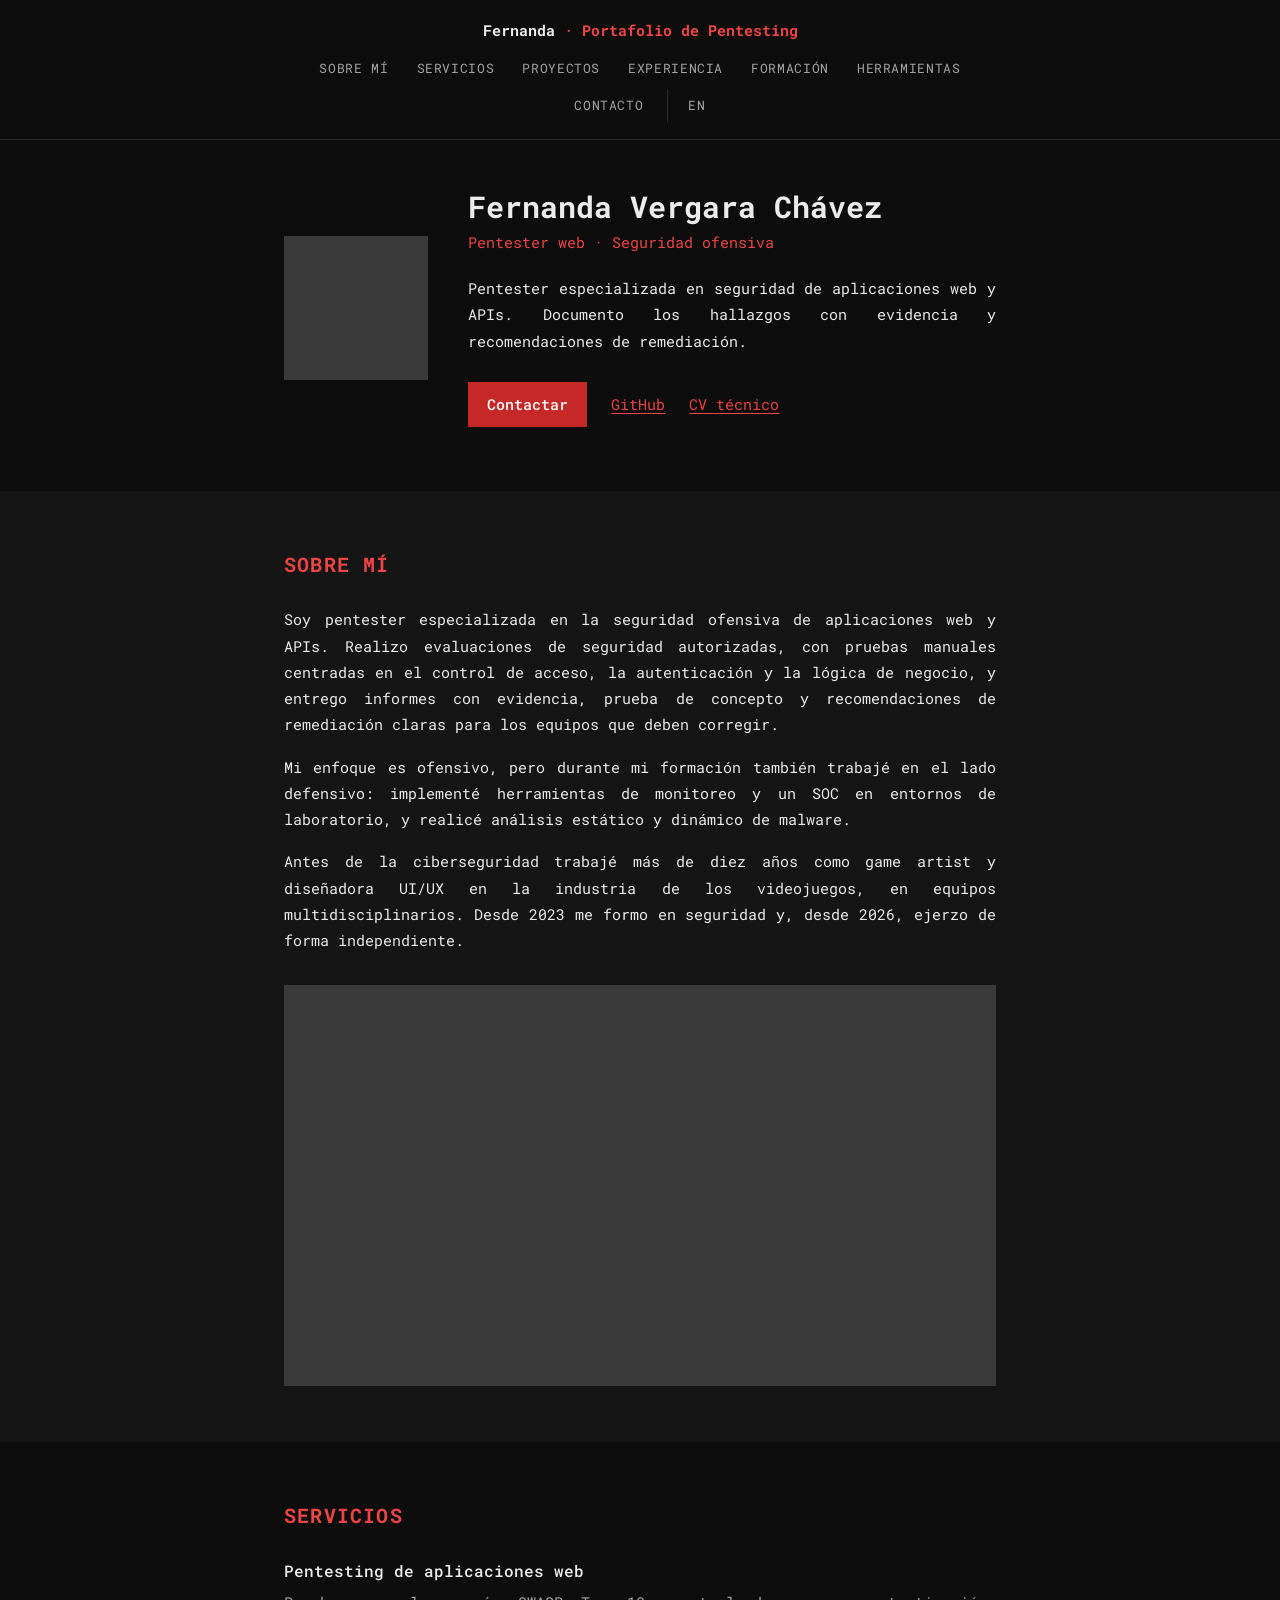
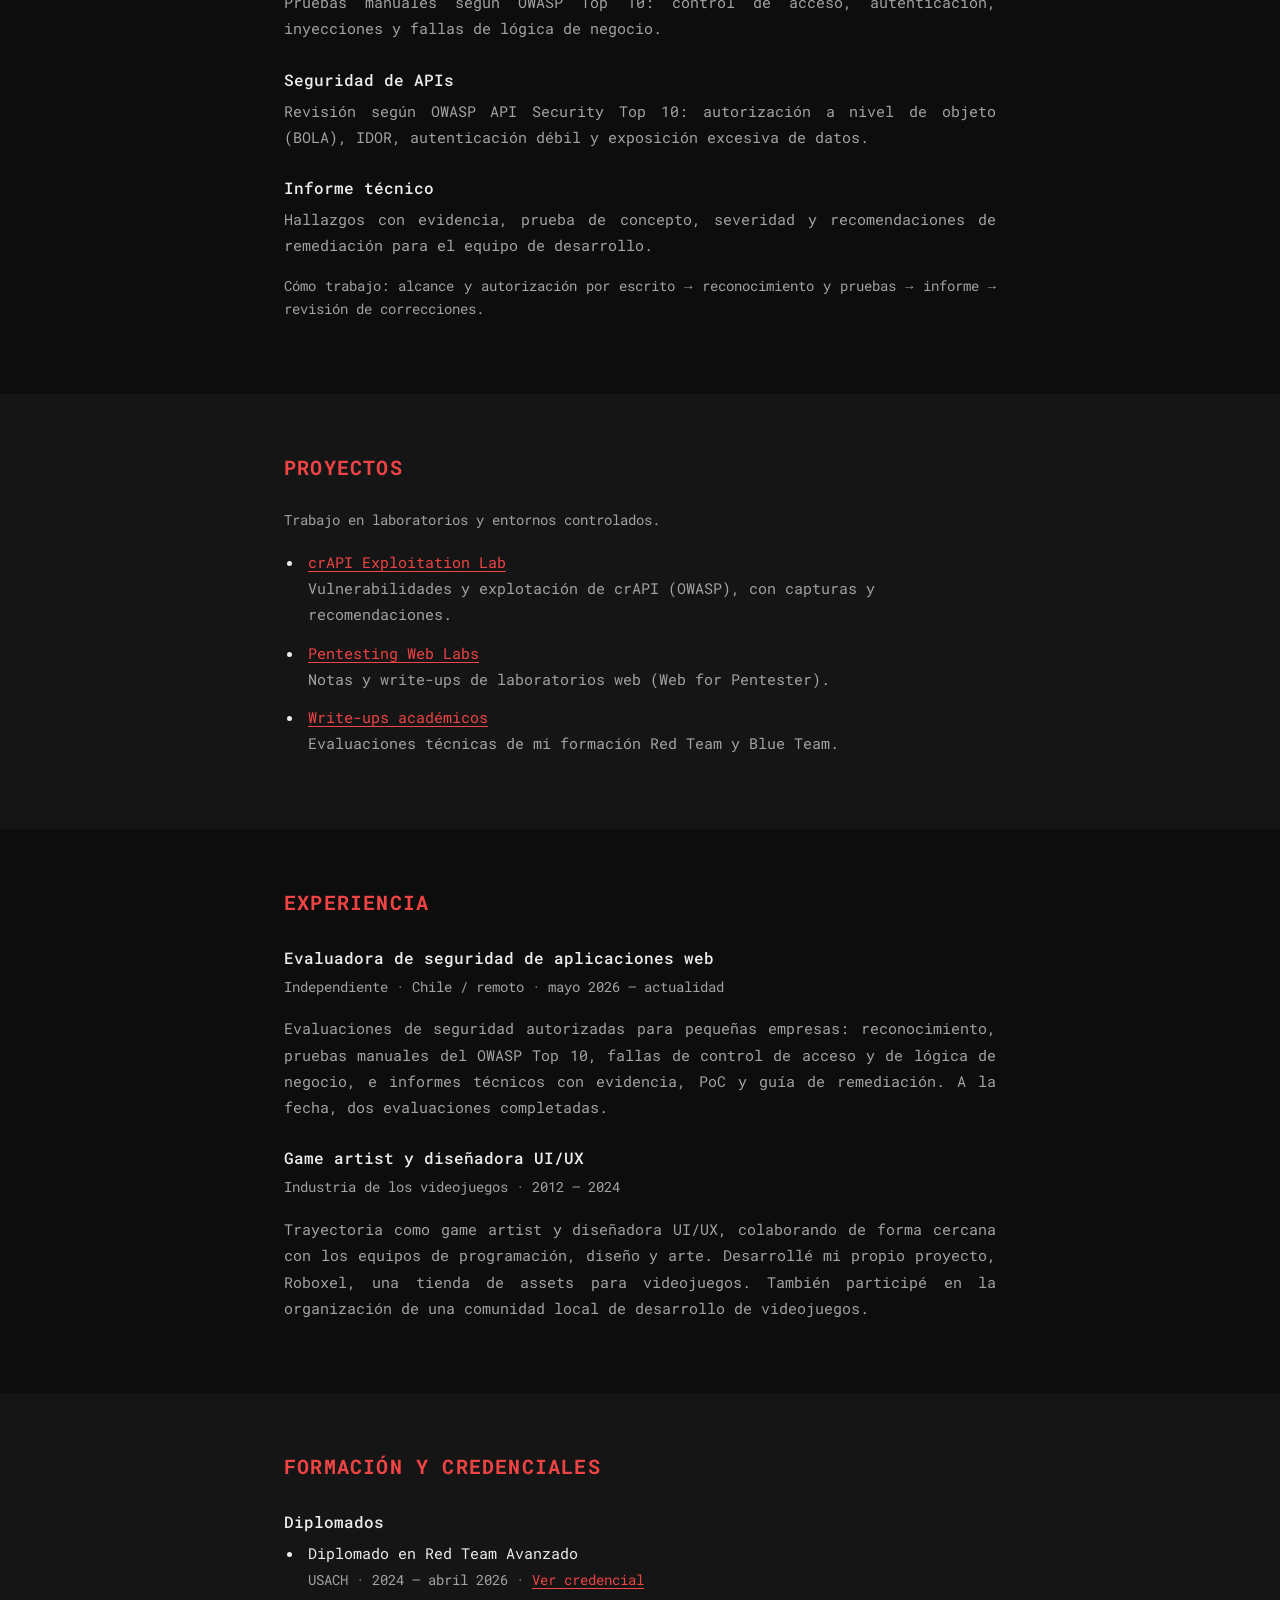
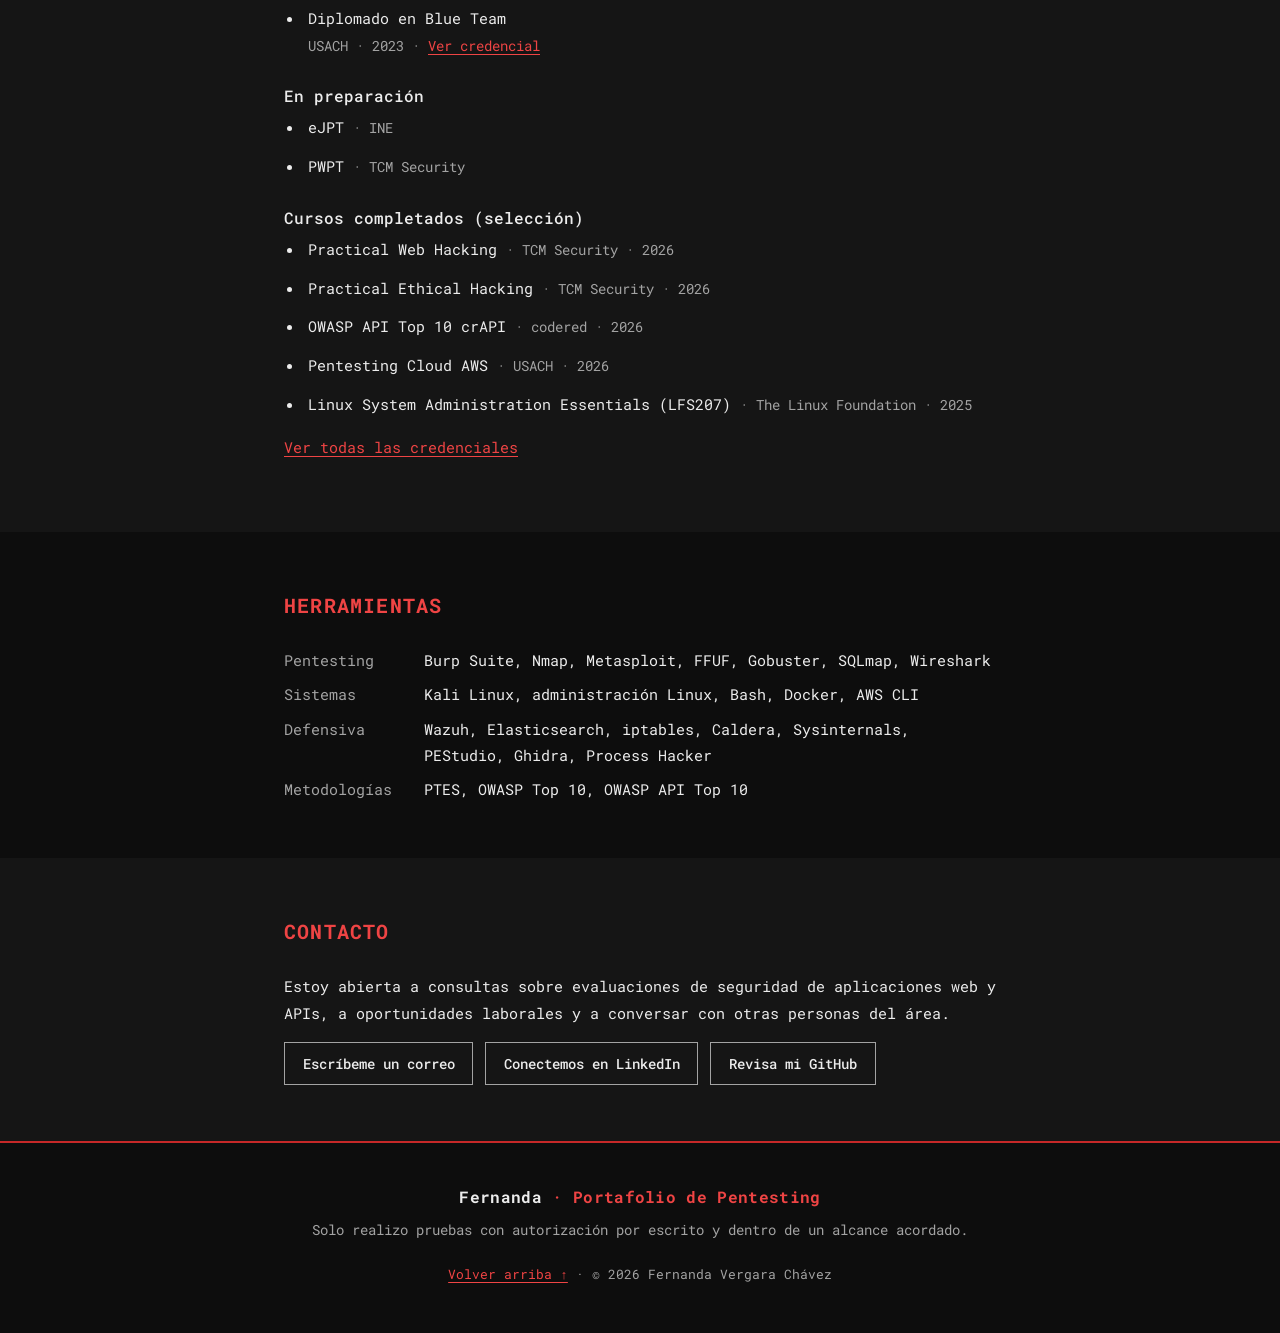
==== index.html @ 4c4b082e "Adding the first version of web portfolio Initial web structure and style with placeholder images fo" ====
<!DOCTYPE html>
<html lang="es">
<head>
  <meta charset="UTF-8">
  <meta name="viewport" content="width=device-width, initial-scale=1">
  <title>Fernanda Vergara | Pentester</title>
  <meta name="description" content="Pentester especializada en aplicaciones web y APIs. Evaluaciones de seguridad autorizadas con informe técnico: evidencia, prueba de concepto y recomendaciones de remediación.">
  <meta name="theme-color" content="#0d0d0d">

  <!-- LANG LAUNCH -->
  <link rel="alternate" hreflang="es" href="https://fernandavch.com/">
  <link rel="alternate" hreflang="en" href="https://fernandavch.com/en/">

  <!-- URL SHARE PREVIEW -->
  <meta property="og:type" content="website">
  <meta property="og:title" content="Fernanda Vergara | Pentester">
  <meta property="og:description" content="Pentesting de aplicaciones web y APIs.">
  <meta property="og:url" content="https://fernandavch.com/">
  <meta property="og:image" content="https://fernandavch.com/images/avatar.png">

  <link rel="icon" href="images/avatar.png">

  <!-- ROBOTO MONO GOOGLE FONTS -->
  <link rel="preconnect" href="https://fonts.googleapis.com">
  <link rel="preconnect" href="https://fonts.gstatic.com" crossorigin>
  <link rel="stylesheet" href="https://fonts.googleapis.com/css2?family=Roboto+Mono:wght@400;500;700&display=swap">
  <link rel="stylesheet" href="style.css">

  <script type="application/ld+json">
  {
    "@context": "https://schema.org",
    "@type": "Person",
    "name": "Fernanda Vergara Chávez",
    "jobTitle": "Pentester web",
    "url": "https://fernandavch.com",
    "sameAs": [
      "https://github.com/fernandavch",
      "https://www.linkedin.com/in/fernandavch/"
    ]
  }
  </script>
</head>
<body>
  <a class="skip" href="#contenido">Saltar al contenido</a>

  <header class="site">
    <div class="wrap">
      <a class="brand" href="#inicio">Fernanda<span> · Portafolio de Pentesting</span></a>
      <nav aria-label="Principal">
        <ul>
          <li><a href="#sobre-mi">Sobre mí</a></li>
          <li><a href="#servicios">Servicios</a></li>
          <li><a href="#proyectos">Proyectos</a></li>
          <li><a href="#experiencia">Experiencia</a></li>
          <li><a href="#formacion">Formación</a></li>
          <li><a href="#herramientas">Herramientas</a></li>
          <li><a href="#contacto">Contacto</a></li>
          <li class="lang"><a href="en/" hreflang="en" lang="en" title="English version" aria-label="English version">EN</a></li>

        </ul>
      </nav>
    </div>
  </header>

  <main id="contenido">

    <div class="hero" id="inicio">
      <div class="wrap">
        <!-- AVATAR -->
        <div class="avatar-slot">
          <img class="avatar" src="images/avatar.png" alt="Fernanda Vergara Chávez" width="144" height="144" onerror="this.parentNode.classList.add('missing'); this.remove();">
        </div>
        <div>
        <h1>Fernanda Vergara Chávez</h1>
        <p class="role">Pentester web · Seguridad ofensiva</p>
        <p>Pentester especializada en seguridad de aplicaciones web y APIs. Documento los hallazgos con evidencia y recomendaciones de remediación.</p>
        <div class="links">
          <a class="btn" href="#contacto">Contactar</a>
          <a href="https://github.com/fernandavch" target="_blank" rel="noopener noreferrer">GitHub</a>
          <a href="links/cv-tecnico.html">CV técnico</a>
        </div>
        </div>
      </div>
    </div>

    <section id="sobre-mi">
      <div class="wrap">
        <h2>Sobre mí</h2>
        <p>Soy pentester especializada en la seguridad ofensiva de aplicaciones web y APIs. Realizo evaluaciones de seguridad autorizadas, con pruebas manuales centradas en el control de acceso, la autenticación y la lógica de negocio, y entrego informes con evidencia, prueba de concepto y recomendaciones de remediación claras para los equipos que deben corregir.</p>
        <p>Mi enfoque es ofensivo, pero durante mi formación también trabajé en el lado defensivo: implementé herramientas de monitoreo y un SOC en entornos de laboratorio, y realicé análisis estático y dinámico de malware.</p>
        <p>Antes de la ciberseguridad trabajé más de diez años como game artist y diseñadora UI/UX en la industria de los videojuegos, en equipos multidisciplinarios. Desde 2023 me formo en seguridad y, desde 2026, ejerzo de forma independiente.</p>
        <!-- DESK PICTURE -->
        <figure class="photo">
          <img src="images/escritorio.jpg" alt="Mi escritorio de trabajo" width="1400" height="788" onerror="this.parentNode.classList.add('missing'); this.remove();">
        </figure>
      </div>
    </section>

    <section id="servicios">
      <div class="wrap">
        <h2>Servicios</h2>
        <h3>Pentesting de aplicaciones web</h3>
        <p class="muted">Pruebas manuales según OWASP Top 10: control de acceso, autenticación, inyecciones y fallas de lógica de negocio.</p>
        <h3>Seguridad de APIs</h3>
        <p class="muted">Revisión según OWASP API Security Top 10: autorización a nivel de objeto (BOLA), IDOR, autenticación débil y exposición excesiva de datos.</p>
        <h3>Informe técnico</h3>
        <p class="muted">Hallazgos con evidencia, prueba de concepto, severidad y recomendaciones de remediación para el equipo de desarrollo.</p>
        <p class="meta">Cómo trabajo: alcance y autorización por escrito → reconocimiento y pruebas → informe → revisión de correcciones.</p>
      </div>
    </section>

    <section id="proyectos">
      <div class="wrap">
        <h2>Proyectos</h2>
        <p class="meta">Trabajo en laboratorios y entornos controlados.</p>
        <ul class="plain">
          <li>
            <a href="https://github.com/fernandavch/crAPI-Exploitation-Lab" target="_blank" rel="noopener noreferrer">crAPI Exploitation Lab</a><br>
            <span class="muted">Vulnerabilidades y explotación de crAPI (OWASP), con capturas y recomendaciones.</span>
          </li>
          <li>
            <a href="https://github.com/fernandavch/PentestingWeb-Labs" target="_blank" rel="noopener noreferrer">Pentesting Web Labs</a><br>
            <span class="muted">Notas y write-ups de laboratorios web (Web for Pentester).</span>
          </li>
          <li>
            <a href="https://github.com/fernandavch/Writeups-Academicos" target="_blank" rel="noopener noreferrer">Write-ups académicos</a><br>
            <span class="muted">Evaluaciones técnicas de mi formación Red Team y Blue Team.</span>
          </li>
        </ul>
      </div>
    </section>

    <section id="experiencia">
      <div class="wrap">
        <h2>Experiencia</h2>
        <h3>Evaluadora de seguridad de aplicaciones web</h3>
        <p class="meta">Independiente · Chile / remoto · mayo 2026 – actualidad</p>
        <p class="muted">Evaluaciones de seguridad autorizadas para pequeñas empresas: reconocimiento, pruebas manuales del OWASP Top 10, fallas de control de acceso y de lógica de negocio, e informes técnicos con evidencia, PoC y guía de remediación. A la fecha, dos evaluaciones completadas.<!-- UPDATE NUMBER --></p>
        <h3>Game artist y diseñadora UI/UX</h3>
        <p class="meta">Industria de los videojuegos · 2012 – 2024</p>
        <p class="muted">Trayectoria como game artist y diseñadora UI/UX, colaborando de forma cercana con los equipos de programación, diseño y arte. Desarrollé mi propio proyecto, Roboxel, una tienda de assets para videojuegos. También participé en la organización de una comunidad local de desarrollo de videojuegos.</p>
      </div>
    </section>

    <section id="formacion">
      <div class="wrap">
        <h2>Formación y credenciales</h2>
        <h3>Diplomados</h3>
        <ul class="plain">
          <li>Diplomado en Red Team Avanzado<br><span class="meta">USACH · 2024 – abril 2026 · <a href="https://www.credential.net/0ef42e4a-0e23-4bbb-a2f0-8c6b4ba0db2b?username=fernandavch" target="_blank" rel="noopener noreferrer">Ver credencial</a></span></li>
          <li>Diplomado en Blue Team<br><span class="meta">USACH · 2023 · <a href="https://www.credly.com/badges/17b98f1e-178c-45f3-95ea-c2028f5af504" target="_blank" rel="noopener noreferrer">Ver credencial</a></span></li>
        </ul>
        <h3>En preparación</h3>
        <ul class="plain">
          <li>eJPT <span class="meta">· INE</span></li>
          <li>PWPT <span class="meta">· TCM Security</span></li>
        </ul>
        <h3>Cursos completados (selección)</h3>
        <ul class="plain">
          <li>Practical Web Hacking <span class="meta">· TCM Security · 2026</span></li>
          <li>Practical Ethical Hacking <span class="meta">· TCM Security · 2026</span></li>
          <li>OWASP API Top 10 crAPI <span class="meta">· codered · 2026</span></li>
          <li>Pentesting Cloud AWS <span class="meta">· USACH · 2026</span></li>
          <li>Linux System Administration Essentials (LFS207) <span class="meta">· The Linux Foundation · 2025</span></li>
        </ul>
        <p><a href="https://www.credential.net/profile/fernandavch/wallet" target="_blank" rel="noopener noreferrer">Ver todas las credenciales</a></p>
      </div>
    </section>

    <section id="herramientas">
      <div class="wrap">
        <h2>Herramientas</h2>
        <dl class="tools">
          <dt>Pentesting</dt><dd>Burp Suite, Nmap, Metasploit, FFUF, Gobuster, SQLmap, Wireshark</dd>
          <dt>Sistemas</dt><dd>Kali Linux, administración Linux, Bash, Docker, AWS CLI</dd>
          <dt>Defensiva</dt><dd>Wazuh, Elasticsearch, iptables, Caldera, Sysinternals, PEStudio, Ghidra, Process Hacker</dd>

          <dt>Metodologías</dt><dd>PTES, OWASP Top 10, OWASP API Top 10</dd>
        </dl>
      </div>
    </section>

    <section id="contacto">
      <div class="wrap">
        <h2>Contacto</h2>
        <p>Estoy abierta a consultas sobre evaluaciones de seguridad de aplicaciones web y APIs, a oportunidades laborales y a conversar con otras personas del área.</p>
        <ul class="contact-list">
          <li><a href="mailto:work@fernandavch.com">Escríbeme un correo</a></li>
          <li><a href="https://www.linkedin.com/in/fernandavch/" target="_blank" rel="noopener noreferrer">Conectemos en LinkedIn</a></li>
          <li><a href="https://github.com/fernandavch" target="_blank" rel="noopener noreferrer">Revisa mi GitHub</a></li>
        </ul>
      </div>
    </section>

  </main>

  <footer>
    <div class="wrap">
      <p class="foot-brand">Fernanda<span> · Portafolio de Pentesting</span></p>
      <p class="foot-note">Solo realizo pruebas con autorización por escrito y dentro de un alcance acordado.</p>
      <p class="foot-meta"><a href="#inicio">Volver arriba ↑</a><span aria-hidden="true"> · </span>© 2026 Fernanda Vergara Chávez</p>
    </div>
  </footer>

  <script>
    /* MENU BEHAVIOR */
    (function () {
      var header = document.querySelector('.site');
      var links = Array.prototype.slice.call(document.querySelectorAll('.site nav a[href^="#"]'));
      var items = links.map(function (a) {
        return { a: a, s: document.querySelector(a.getAttribute('href')) };
      }).filter(function (i) { return i.s; });
      var sections = Array.prototype.slice.call(document.querySelectorAll('main > section'));
      var lockUntil = 0;

      function setActive(a) {
        links.forEach(function (l) {
          if (l === a) { l.classList.add('active'); l.setAttribute('aria-current', 'true'); }
          else { l.classList.remove('active'); l.removeAttribute('aria-current'); }
        });
      }
      /* HEADER HEIGHT */
      function headerH() {
        return getComputedStyle(header).position === 'sticky' ? header.offsetHeight : 0;
      }
      function sizePadding() {
        document.documentElement.style.scrollPaddingTop = headerH() + 'px';
      }
      function update() {
        if (Date.now() < lockUntil) return;
        var offset = headerH() + window.innerHeight * 0.25;
        var current = null;           /* VISIBLE SECTION */
        sections.forEach(function (s) {
          if (s.getBoundingClientRect().top <= offset) current = s;
        });
        var atBottom = window.innerHeight + window.scrollY >= document.documentElement.scrollHeight - 2;
        if (atBottom && sections.length) current = sections[sections.length - 1];
        var match = items.filter(function (i) { return i.s === current; })[0];
        setActive(match ? match.a : null);
      }

      links.forEach(function (a) {
        a.addEventListener('click', function () { setActive(a); lockUntil = Date.now() + 600; });
      });
      window.addEventListener('scroll', update, { passive: true });
      window.addEventListener('resize', function () { sizePadding(); update(); });
      sizePadding();
      update();
    })();
  </script>
</body>
</html>
---- style.css ----
/* LANDING V3 */

:root {
  /* NEUTRAL GRAYS */
  --bg: #0d0d0d;
  --bg-alt: #151515;        /* ALT SECTION BG */
  --text: #ececec;
  --muted: #a3a3a3;
  --line: #2a2a2a;
  --accent: #ef4444;        /* ACCENT TEXT */
  --accent-strong: #c62828; /* ACCENT FILL */
  --width: 760px;           /* CONTENT WIDTH */
  --font: "Roboto Mono", ui-monospace, SFMono-Regular, Menlo, Consolas, "Liberation Mono", monospace;
}

*, *::before, *::after { box-sizing: border-box; border-radius: 0; }

/* ANCHOR OFFSET */
html { scroll-padding-top: 7rem; }

body {
  margin: 0;
  background: var(--bg);
  color: var(--text);
  font-family: var(--font);
  font-size: 15px;
  line-height: 1.75;
}

a { color: var(--accent); text-underline-offset: 3px; }
@media (hover: hover) { a:hover { color: #fff; } }
:focus-visible { outline: 2px solid var(--accent); outline-offset: 3px; }

.skip {
  position: absolute; left: -999px; top: 0; z-index: 20;
  background: var(--accent-strong); color: #fff; padding: .5rem 1rem;
}
.skip:focus { left: 0; }

/* CONTENT WRAP */
.wrap { max-width: var(--width); margin: 0 auto; padding: 0 1.5rem; }

/* HEADER */
.site {
  position: sticky; top: 0; z-index: 10;
  background: var(--bg);
  border-bottom: 1px solid var(--line);
}
.site .wrap {
  display: flex; flex-direction: column; align-items: center;
  gap: .5rem; padding-top: calc(.75rem + 5px); padding-bottom: calc(.75rem + 5px);}
.brand { color: var(--text); text-decoration: none; font-weight: 700; text-align: center; }
@media (hover: hover) { .brand:hover { color: var(--text); } }
.brand span { color: var(--accent); }

.site nav ul {
  list-style: none; display: flex; flex-wrap: wrap; justify-content: center;
  gap: .25rem; margin: 0; padding: 0;
}
.site nav a {
  display: block; padding: .35rem .75rem;
  color: var(--muted); text-decoration: none; font-size: .8rem;
  text-transform: uppercase; letter-spacing: .05em;
  transition: background-color .15s, color .15s;
}
.site nav a { -webkit-tap-highlight-color: transparent; }
.site nav a.active { background: var(--accent-strong); color: #fff; }
/* HOVER MOUSE ONLY */
@media (hover: hover) {
  .site nav a:hover { background: var(--accent-strong); color: #fff; }
}
/* LANGUAGE BUTTON */
.site nav li.lang { margin-left: .5rem; padding-left: .5rem; border-left: 1px solid var(--line); }

/* HERO */
.hero { padding: 3rem 0 4rem; }
.hero .wrap { display: flex; align-items: center; gap: 2.5rem; }
.hero .wrap > div { flex: 1; min-width: 0; }
/* AVATAR PLACEHOLDER */
.avatar-slot { width: 144px; height: 144px; }
.hero .wrap > .avatar-slot { flex: none; }  /* AVATAR NO STRETCH */
.avatar { display: block; width: 100%; height: 100%; object-fit: cover; }
.avatar-slot.missing {
  display: flex; align-items: center; justify-content: center;
  background: var(--bg-alt); border: 1px dashed #3a3a3a;
  color: var(--muted); font-size: .75rem; text-align: center; line-height: 1.4;
}
.avatar-slot.missing::after { content: "Avatar\A pendiente"; white-space: pre; }
h1 { font-size: 1.9rem; line-height: 1.2; font-weight: 700; margin: 0 0 .25rem; }
.role { color: var(--accent); margin: 0 0 1.25rem; }
.links { display: flex; flex-wrap: wrap; align-items: center; gap: .75rem 1.5rem; margin-top: 1.75rem; }
.btn {
  display: inline-block; background: var(--accent-strong); color: #fff;
  padding: .6rem 1.2rem; text-decoration: none; font-weight: 500;
}
@media (hover: hover) { .btn:hover { background: #a82020; color: #fff; } }

/* CONTACT BUTTONS */
.contact-list { list-style: none; display: flex; flex-wrap: wrap; gap: .75rem; margin: 0; padding: 0; }
.contact-list a {
  display: block; padding: .5rem 1.1rem;
  color: var(--text); text-decoration: none; font-size: .9rem; font-weight: 500;
  border: 1px solid var(--muted);
  transition: border-color .15s, color .15s;
}
@media (hover: hover) { .contact-list a:hover { border-color: var(--accent); color: var(--accent); } }

/* SECTIONS */
section { padding: 3.5rem 0; }
main > section:nth-of-type(odd) { background: var(--bg-alt); }

h2 {
  font-size: 1.25rem; font-weight: 700; color: var(--accent);
  text-transform: uppercase; letter-spacing: .06em; margin: 0 0 1.5rem;
}
h3 { font-size: 1rem; font-weight: 500; margin: 1.5rem 0 .25rem; }
section h3:first-of-type { margin-top: 0; }
p { margin: 0 0 1rem; text-align: justify; hyphens: auto; }
.muted { color: var(--muted); }
.meta { color: var(--muted); font-size: .85rem; }

/* BULLET LISTS */
ul.plain { list-style: disc; margin: 0 0 1rem; padding-left: 1.25rem; }
ul.plain li { margin-bottom: .75rem; padding-left: .25rem; }

dl.tools { display: grid; grid-template-columns: max-content 1fr; gap: .5rem 2rem; margin: 0; }
dl.tools dt { color: var(--muted); }
dl.tools dd { margin: 0; }

/* DESK PICTURE */
.photo { margin: 2rem 0 0; }
.photo img { display: block; width: 100%; height: auto; }
.photo.missing {
  aspect-ratio: 16 / 9; display: flex; align-items: center; justify-content: center;
  background: var(--bg); border: 1px dashed #3a3a3a; color: var(--muted); font-size: .85rem;
}
.photo.missing::after { content: "Foto del escritorio (pendiente)"; }

/* FOOTER */
footer {
  padding: 2.5rem 0 3rem; text-align: center;
  background: var(--bg); border-top: 2px solid var(--accent-strong);
  color: var(--muted); font-size: .85rem;
}
footer p { margin: 0 0 .5rem; text-align: center; }
.foot-brand { color: var(--text); font-weight: 700; font-size: 1rem; letter-spacing: .02em; }
.foot-brand span { color: var(--accent); }
.foot-note { margin-bottom: 1.25rem; }
.foot-meta { font-size: .8rem; margin-bottom: 0; }

@media (prefers-reduced-motion: reduce) {
  * { transition: none !important; }
}

/* MOBILE */
@media (max-width: 560px) {
  /* HEADER NOT STICKY */
  .site { position: static; }
  html { scroll-padding-top: 1rem; }
  h1 { font-size: 1.6rem; }
  h2 { font-size: 1.1rem; }
  .site nav a { padding: .3rem .5rem; font-size: .75rem; }
  dl.tools { grid-template-columns: 1fr; gap: 0; }
  dl.tools dd { margin-bottom: .75rem; }
  .hero .wrap { flex-direction: column; text-align: center; gap: 1.5rem; }
  .hero p { text-align: center; }
  .hero .links { justify-content: center; }
  .avatar-slot { width: 128px; height: 128px; }
}
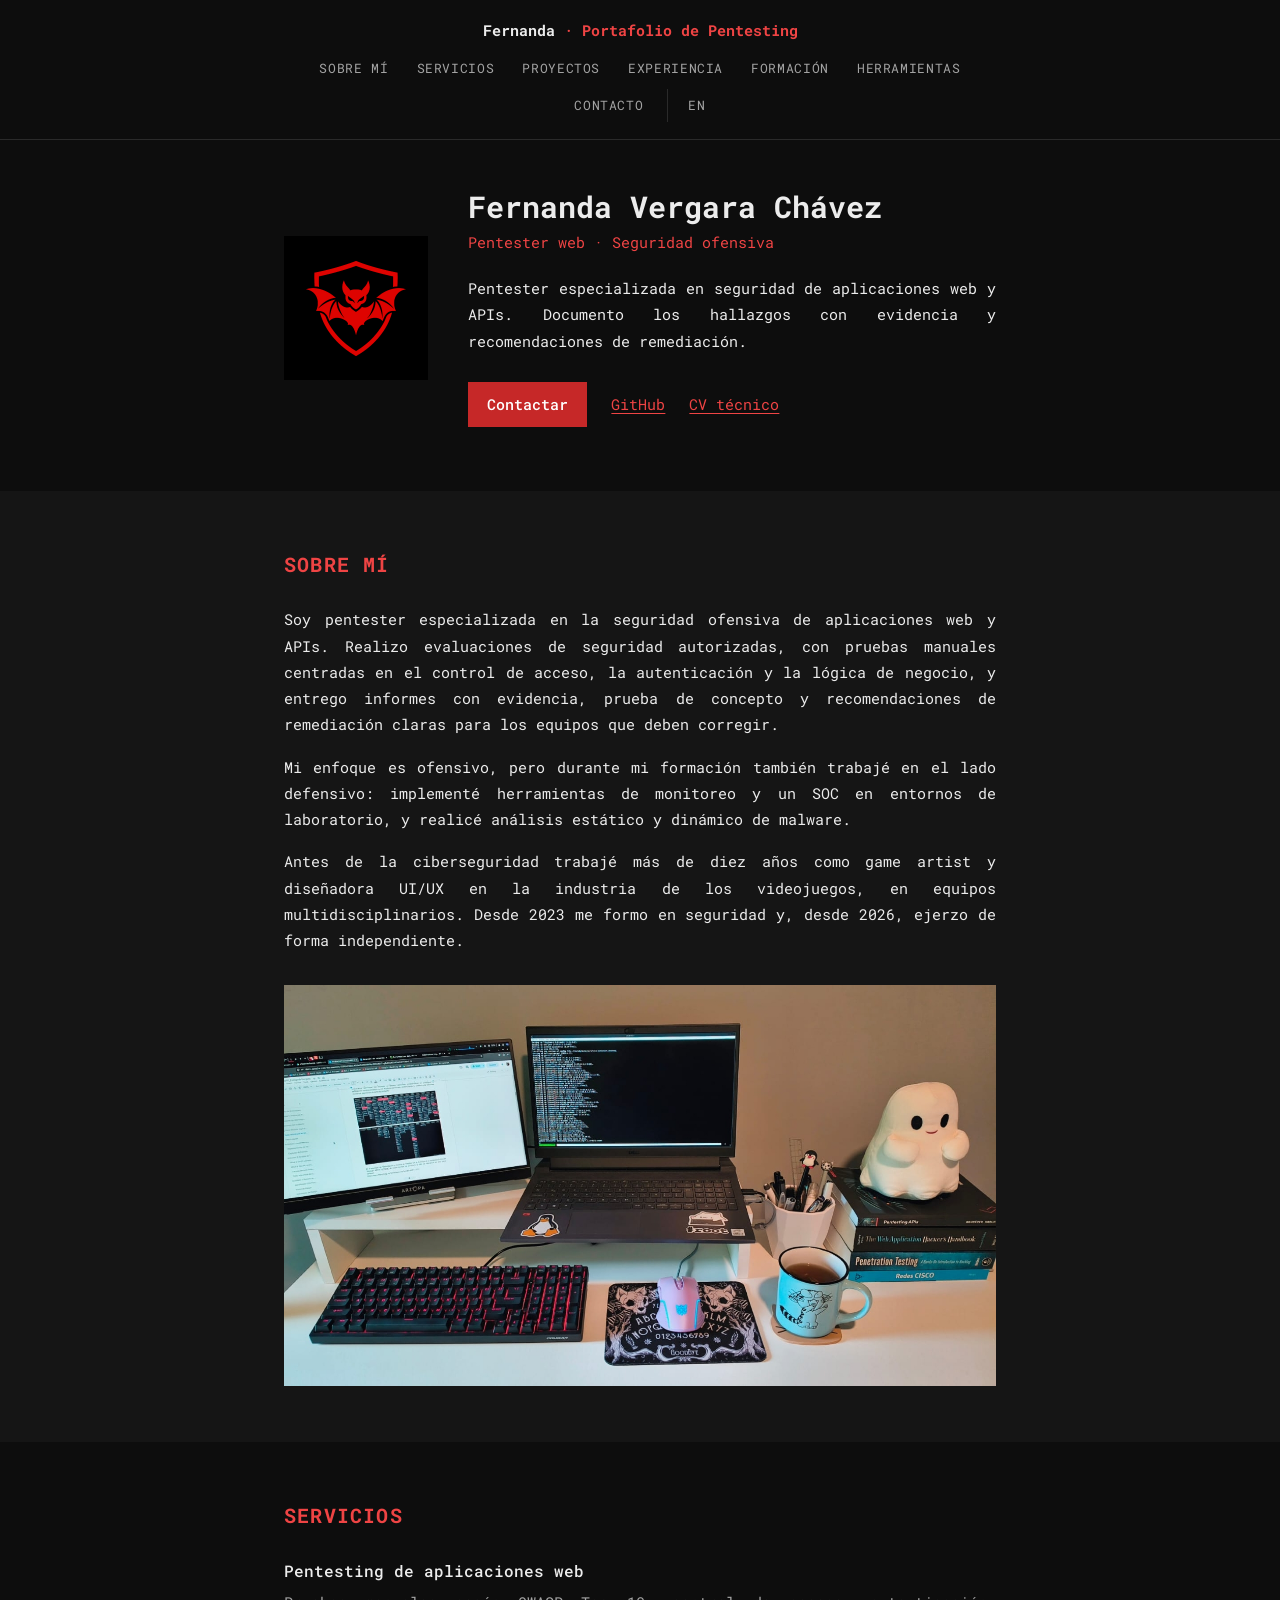
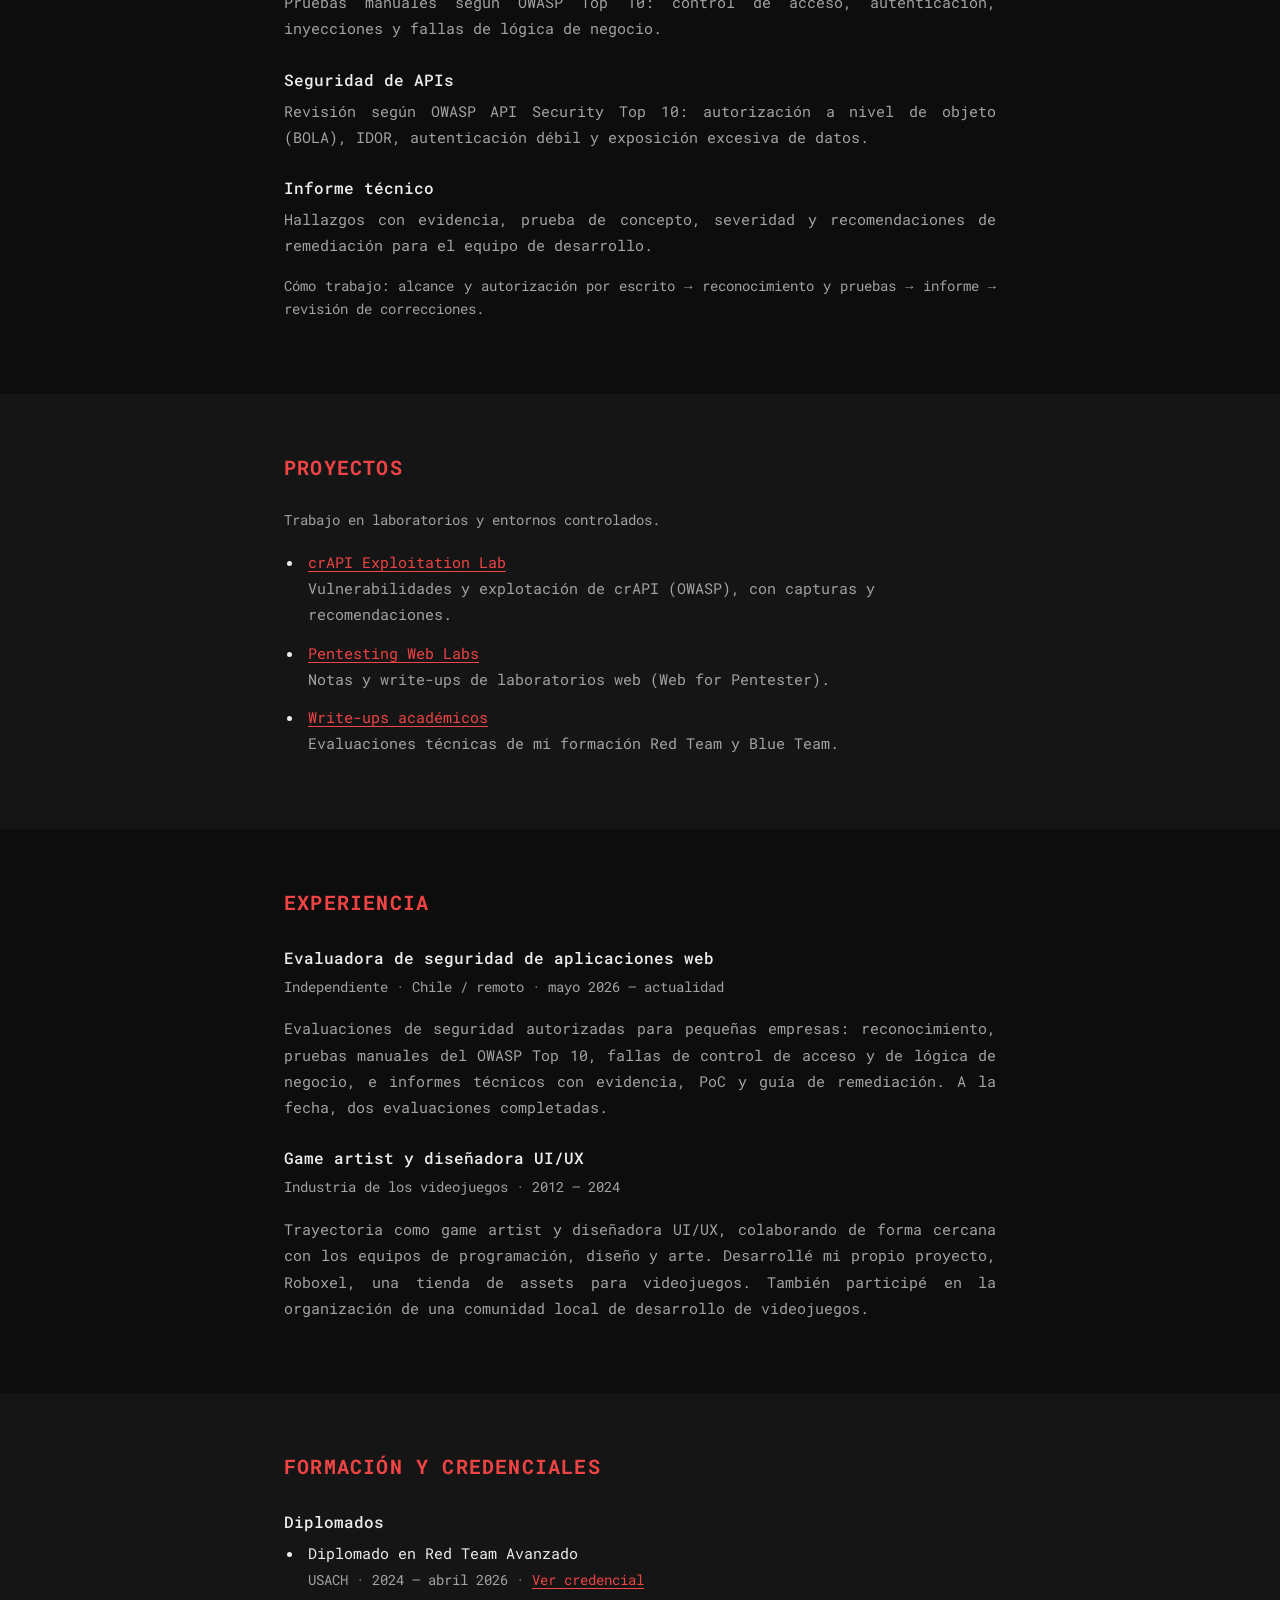
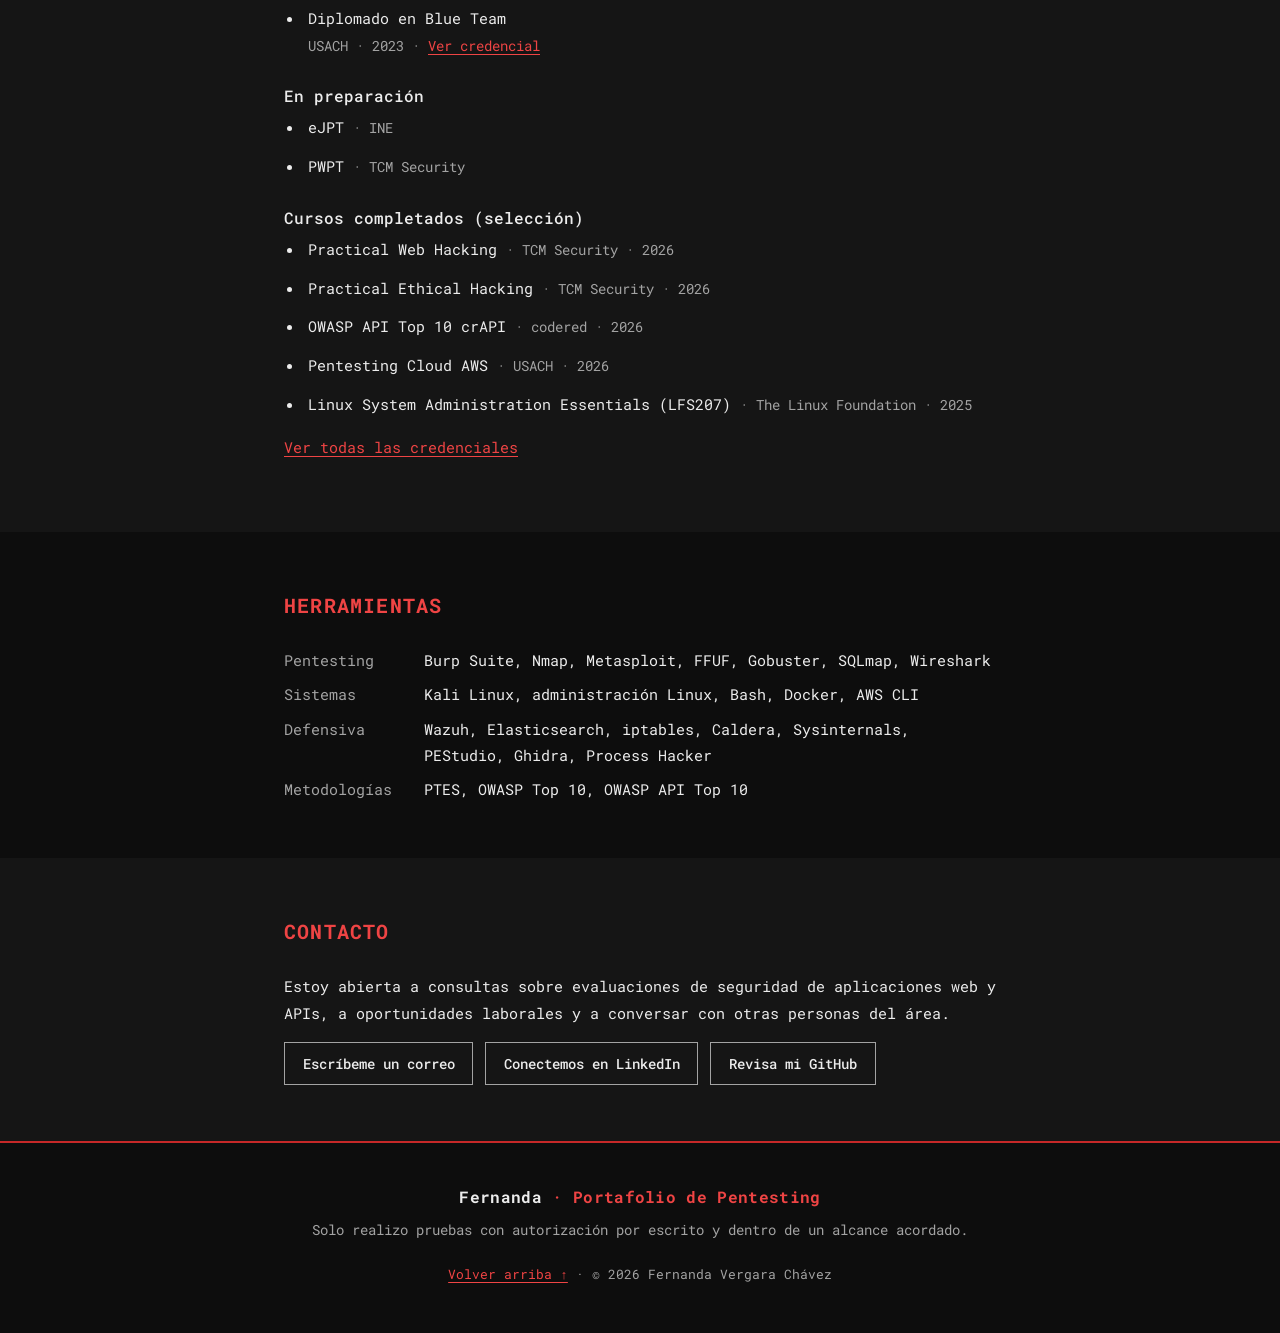
==== commit 2e4de6bb: "Add dedicated favicon Point both language pages to a dedicated 64x64 favicon instead of the full ava" ====
--- a/index.html
+++ b/index.html
@@ -18,7 +18,7 @@
   <meta property="og:url" content="https://fernandavch.com/">
   <meta property="og:image" content="https://fernandavch.com/images/avatar.png">
 
-  <link rel="icon" href="images/avatar.png">
+  <link rel="icon" type="image/png" href="images/favicon.png">
 
   <!-- ROBOTO MONO GOOGLE FONTS -->
   <link rel="preconnect" href="https://fonts.googleapis.com">
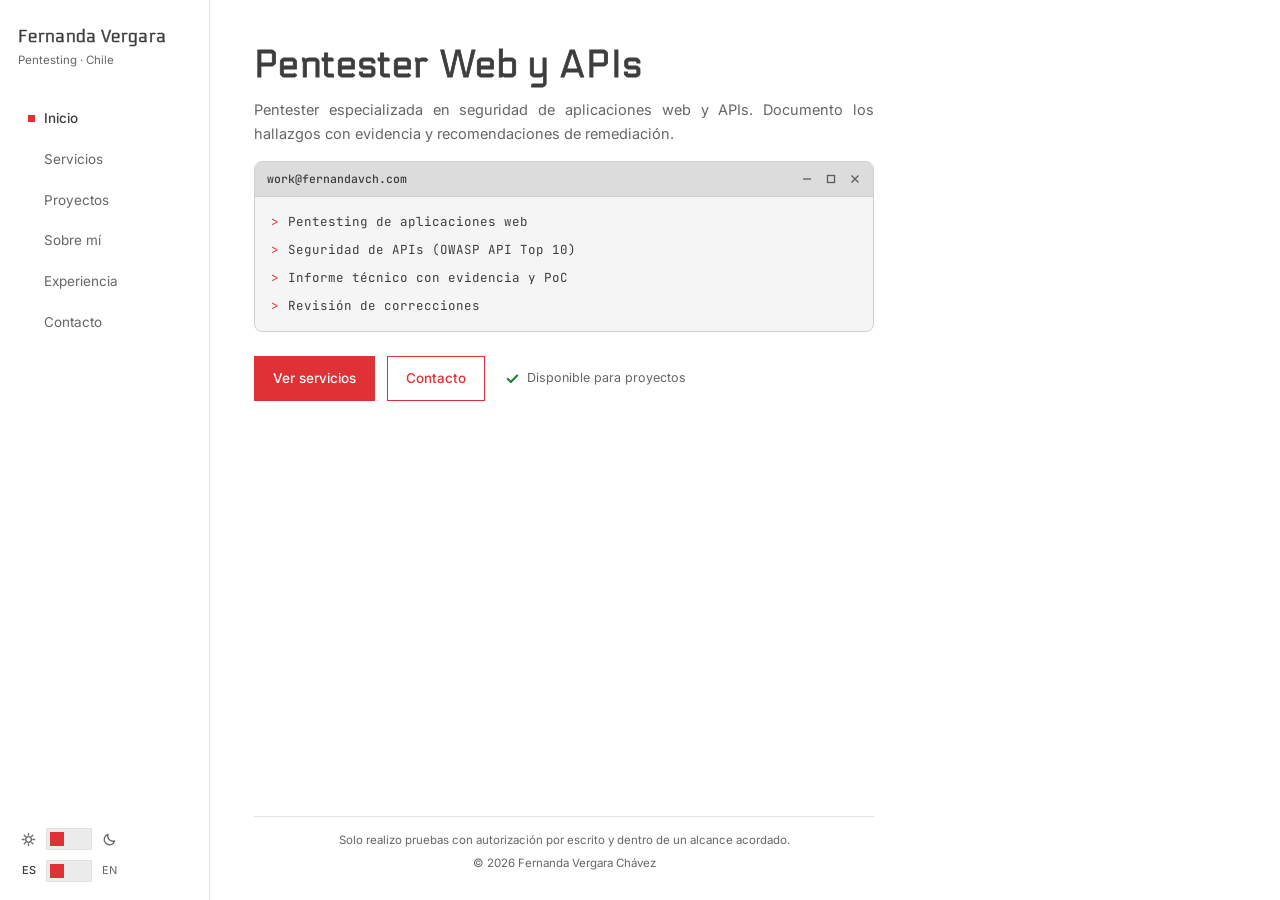
==== commit fbb2acb4: "Redesign site with multi-page layout, ES/EN, links and CV pages - New multi-page site (Home, Service" ====
--- a/index.html
+++ b/index.html
@@ -3,36 +3,47 @@
 <head>
   <meta charset="UTF-8">
   <meta name="viewport" content="width=device-width, initial-scale=1">
-  <title>Fernanda Vergara | Pentester</title>
+  <title>Fernanda Vergara | Pentester Web y APIs</title>
   <meta name="description" content="Pentester especializada en aplicaciones web y APIs. Evaluaciones de seguridad autorizadas con informe técnico: evidencia, prueba de concepto y recomendaciones de remediación.">
-  <meta name="theme-color" content="#0d0d0d">
+  <meta name="theme-color" content="#ffffff" media="(prefers-color-scheme: light)">
+  <meta name="theme-color" content="#0d0d0d" media="(prefers-color-scheme: dark)">
 
   <!-- LANG LAUNCH -->
   <link rel="alternate" hreflang="es" href="https://fernandavch.com/">
   <link rel="alternate" hreflang="en" href="https://fernandavch.com/en/">
+  <link rel="alternate" hreflang="x-default" href="https://fernandavch.com/">
+  <link rel="canonical" href="https://fernandavch.com/">
 
   <!-- URL SHARE PREVIEW -->
   <meta property="og:type" content="website">
-  <meta property="og:title" content="Fernanda Vergara | Pentester">
-  <meta property="og:description" content="Pentesting de aplicaciones web y APIs.">
+  <meta property="og:title" content="Fernanda Vergara | Pentester Web y APIs">
+  <meta property="og:description" content="Pentester especializada en aplicaciones web y APIs. Evaluaciones de seguridad autorizadas con informe técnico: evidencia, prueba de concepto y recomendaciones de remediación.">
   <meta property="og:url" content="https://fernandavch.com/">
-  <meta property="og:image" content="https://fernandavch.com/images/avatar.png">
 
-  <link rel="icon" type="image/png" href="images/favicon.png">
+  <link rel="icon" type="image/png" href="/images/favicon.png">
 
-  <!-- ROBOTO MONO GOOGLE FONTS -->
+  <!-- THEME INIT -->
+  <script>
+    document.documentElement.classList.add('js');
+    try {
+      var t = localStorage.getItem('theme');
+      if (t === 'light' || t === 'dark') document.documentElement.setAttribute('data-theme', t);
+    } catch (e) {}
+  </script>
+
+  <!-- FONTS GOOGLE -->
   <link rel="preconnect" href="https://fonts.googleapis.com">
   <link rel="preconnect" href="https://fonts.gstatic.com" crossorigin>
-  <link rel="stylesheet" href="https://fonts.googleapis.com/css2?family=Roboto+Mono:wght@400;500;700&display=swap">
-  <link rel="stylesheet" href="style.css">
-
+  <link rel="stylesheet" href="https://fonts.googleapis.com/css2?family=Electrolize&family=Inter:wght@400;500;600&family=JetBrains+Mono:wght@400;500&display=swap">
+  <link rel="stylesheet" href="/style.css">
+  <script src="/script.js" defer></script>
   <script type="application/ld+json">
   {
     "@context": "https://schema.org",
     "@type": "Person",
     "name": "Fernanda Vergara Chávez",
-    "jobTitle": "Pentester web",
-    "url": "https://fernandavch.com",
+    "jobTitle": "Pentester Web y APIs",
+    "url": "https://fernandavch.com/",
     "sameAs": [
       "https://github.com/fernandavch",
       "https://www.linkedin.com/in/fernandavch/"
@@ -41,212 +52,81 @@
   </script>
 </head>
 <body>
-  <a class="skip" href="#contenido">Saltar al contenido</a>
+  <a class="skip" href="#content">Saltar al contenido</a>
 
-  <header class="site">
-    <div class="wrap">
-      <a class="brand" href="#inicio">Fernanda<span> · Portafolio de Pentesting</span></a>
-      <nav aria-label="Principal">
-        <ul>
-          <li><a href="#sobre-mi">Sobre mí</a></li>
-          <li><a href="#servicios">Servicios</a></li>
-          <li><a href="#proyectos">Proyectos</a></li>
-          <li><a href="#experiencia">Experiencia</a></li>
-          <li><a href="#formacion">Formación</a></li>
-          <li><a href="#herramientas">Herramientas</a></li>
-          <li><a href="#contacto">Contacto</a></li>
-          <li class="lang"><a href="en/" hreflang="en" lang="en" title="English version" aria-label="English version">EN</a></li>
+  <!-- TOP BAR MOBILE -->
+  <div class="topbar">
+    <button class="menu-btn" type="button" aria-expanded="false" aria-controls="sidebar" aria-label="Menú">
+      <svg class="b" width="18" height="18" viewBox="0 0 18 18" fill="none" stroke="currentColor" stroke-width="1.6" aria-hidden="true"><path d="M2 4.5h14M2 9h14M2 13.5h14"/></svg>
+      <svg class="x" width="18" height="18" viewBox="0 0 18 18" fill="none" stroke="currentColor" stroke-width="1.6" aria-hidden="true"><path d="M3.5 3.5l11 11M14.5 3.5l-11 11"/></svg>
+    </button>
+    <a class="topname" href="/">Fernanda Vergara</a>
+  </div>
+  <div class="scrim"></div>
 
-        </ul>
-      </nav>
-    </div>
-  </header>
+  <!-- SIDEBAR -->
+  <aside class="sidebar" id="sidebar">
+    <a class="brand" href="/"><span class="name">Fernanda Vergara</span><span class="sub">Pentesting · Chile</span></a>
+    <nav class="nav" aria-label="Principal">
+      <ul>
+        <li><a href="/" aria-current="page">Inicio</a></li>
+        <li><a href="/servicios">Servicios</a></li>
+        <li><a href="/proyectos">Proyectos</a></li>
+        <li><a href="/sobre-mi">Sobre mí</a></li>
+        <li><a href="/experiencia">Experiencia</a></li>
+        <li><a href="/contacto">Contacto</a></li>
+      </ul>
+    </nav>
+    <div class="controls">
+      <!-- THEME SWITCH -->
+      <div class="sw">
+        <span class="l"><svg width="15" height="15" viewBox="0 0 16 16" fill="none" stroke="currentColor" stroke-width="1.4" stroke-linecap="round" aria-hidden="true"><circle cx="8" cy="8" r="3"/><path d="M8 1.5v1.8M8 12.7v1.8M1.5 8h1.8M12.7 8h1.8M3.4 3.4l1.3 1.3M11.3 11.3l1.3 1.3M12.6 3.4l-1.3 1.3M4.7 11.3l-1.3 1.3"/></svg></span>
+        <button class="tr" id="theme" type="button" role="switch" aria-checked="false" aria-label="Modo oscuro"></button>
+        <span class="r"><svg width="15" height="15" viewBox="0 0 16 16" fill="none" stroke="currentColor" stroke-width="1.4" stroke-linejoin="round" aria-hidden="true"><path d="M13.5 9.6A5.7 5.7 0 0 1 6.4 2.5a5.7 5.7 0 1 0 7.1 7.1z"/></svg></span>
+      </div>
 
-  <main id="contenido">
-
-    <div class="hero" id="inicio">
-      <div class="wrap">
-        <!-- AVATAR -->
-        <div class="avatar-slot">
-          <img class="avatar" src="images/avatar.png" alt="Fernanda Vergara Chávez" width="144" height="144" onerror="this.parentNode.classList.add('missing'); this.remove();">
-        </div>
-        <div>
-        <h1>Fernanda Vergara Chávez</h1>
-        <p class="role">Pentester web · Seguridad ofensiva</p>
-        <p>Pentester especializada en seguridad de aplicaciones web y APIs. Documento los hallazgos con evidencia y recomendaciones de remediación.</p>
-        <div class="links">
-          <a class="btn" href="#contacto">Contactar</a>
-          <a href="https://github.com/fernandavch" target="_blank" rel="noopener noreferrer">GitHub</a>
-          <a href="links/cv-tecnico.html">CV técnico</a>
-        </div>
-        </div>
+      <!-- LANGUAGE SWITCH -->
+      <div class="sw">
+        <span class="l on">ES</span>
+        <a class="tr" href="/en/" hreflang="en" lang="en" title="English version" aria-label="English version"></a>
+        <span class="r">EN</span>
       </div>
     </div>
+  </aside>
 
-    <section id="sobre-mi">
-      <div class="wrap">
-        <h2>Sobre mí</h2>
-        <p>Soy pentester especializada en la seguridad ofensiva de aplicaciones web y APIs. Realizo evaluaciones de seguridad autorizadas, con pruebas manuales centradas en el control de acceso, la autenticación y la lógica de negocio, y entrego informes con evidencia, prueba de concepto y recomendaciones de remediación claras para los equipos que deben corregir.</p>
-        <p>Mi enfoque es ofensivo, pero durante mi formación también trabajé en el lado defensivo: implementé herramientas de monitoreo y un SOC en entornos de laboratorio, y realicé análisis estático y dinámico de malware.</p>
-        <p>Antes de la ciberseguridad trabajé más de diez años como game artist y diseñadora UI/UX en la industria de los videojuegos, en equipos multidisciplinarios. Desde 2023 me formo en seguridad y, desde 2026, ejerzo de forma independiente.</p>
-        <!-- DESK PICTURE -->
-        <figure class="photo">
-          <img src="images/escritorio.jpg" alt="Mi escritorio de trabajo" width="1400" height="788" onerror="this.parentNode.classList.add('missing'); this.remove();">
-        </figure>
-      </div>
-    </section>
+  <main id="content">
+    <div class="col">
+      <h1 class="title title-lg">Pentester Web y APIs</h1>
+      <p class="lead">Pentester especializada en seguridad de aplicaciones web y APIs. Documento los hallazgos con evidencia y recomendaciones de remediación.</p>
 
-    <section id="servicios">
-      <div class="wrap">
-        <h2>Servicios</h2>
-        <h3>Pentesting de aplicaciones web</h3>
-        <p class="muted">Pruebas manuales según OWASP Top 10: control de acceso, autenticación, inyecciones y fallas de lógica de negocio.</p>
-        <h3>Seguridad de APIs</h3>
-        <p class="muted">Revisión según OWASP API Security Top 10: autorización a nivel de objeto (BOLA), IDOR, autenticación débil y exposición excesiva de datos.</p>
-        <h3>Informe técnico</h3>
-        <p class="muted">Hallazgos con evidencia, prueba de concepto, severidad y recomendaciones de remediación para el equipo de desarrollo.</p>
-        <p class="meta">Cómo trabajo: alcance y autorización por escrito → reconocimiento y pruebas → informe → revisión de correcciones.</p>
-      </div>
-    </section>
-
-    <section id="proyectos">
-      <div class="wrap">
-        <h2>Proyectos</h2>
-        <p class="meta">Trabajo en laboratorios y entornos controlados.</p>
-        <ul class="plain">
-          <li>
-            <a href="https://github.com/fernandavch/crAPI-Exploitation-Lab" target="_blank" rel="noopener noreferrer">crAPI Exploitation Lab</a><br>
-            <span class="muted">Vulnerabilidades y explotación de crAPI (OWASP), con capturas y recomendaciones.</span>
-          </li>
-          <li>
-            <a href="https://github.com/fernandavch/PentestingWeb-Labs" target="_blank" rel="noopener noreferrer">Pentesting Web Labs</a><br>
-            <span class="muted">Notas y write-ups de laboratorios web (Web for Pentester).</span>
-          </li>
-          <li>
-            <a href="https://github.com/fernandavch/Writeups-Academicos" target="_blank" rel="noopener noreferrer">Write-ups académicos</a><br>
-            <span class="muted">Evaluaciones técnicas de mi formación Red Team y Blue Team.</span>
-          </li>
+      <!-- TERMINAL -->
+      <div class="term">
+        <div class="term-bar">
+          <span>work@fernandavch.com</span>
+          <span class="term-ic" aria-hidden="true">
+            <svg width="12" height="12" viewBox="0 0 12 12" fill="none" stroke="currentColor" stroke-width="1.3"><path d="M2 6h8"/></svg>
+            <svg width="12" height="12" viewBox="0 0 12 12" fill="none" stroke="currentColor" stroke-width="1.3"><rect x="2.5" y="2.5" width="7" height="7"/></svg>
+            <svg width="12" height="12" viewBox="0 0 12 12" fill="none" stroke="currentColor" stroke-width="1.3"><path d="M2.5 2.5l7 7M9.5 2.5l-7 7"/></svg>
+          </span>
+        </div>
+        <ul class="term-list">
+          <li>Pentesting de aplicaciones web</li>
+          <li>Seguridad de APIs (OWASP API Top 10)</li>
+          <li>Informe técnico con evidencia y PoC</li>
+          <li>Revisión de correcciones</li>
         </ul>
       </div>
-    </section>
 
-    <section id="experiencia">
-      <div class="wrap">
-        <h2>Experiencia</h2>
-        <h3>Evaluadora de seguridad de aplicaciones web</h3>
-        <p class="meta">Independiente · Chile / remoto · mayo 2026 – actualidad</p>
-        <p class="muted">Evaluaciones de seguridad autorizadas para pequeñas empresas: reconocimiento, pruebas manuales del OWASP Top 10, fallas de control de acceso y de lógica de negocio, e informes técnicos con evidencia, PoC y guía de remediación. A la fecha, dos evaluaciones completadas.<!-- UPDATE NUMBER --></p>
-        <h3>Game artist y diseñadora UI/UX</h3>
-        <p class="meta">Industria de los videojuegos · 2012 – 2024</p>
-        <p class="muted">Trayectoria como game artist y diseñadora UI/UX, colaborando de forma cercana con los equipos de programación, diseño y arte. Desarrollé mi propio proyecto, Roboxel, una tienda de assets para videojuegos. También participé en la organización de una comunidad local de desarrollo de videojuegos.</p>
+      <div class="actions">
+        <a class="btn" href="/servicios">Ver servicios</a>
+        <a class="btn-outline" href="/contacto">Contacto</a>
+        <p class="status"><svg width="15" height="15" viewBox="0 0 16 16" fill="none" stroke="currentColor" stroke-width="2.2" stroke-linecap="round" stroke-linejoin="round" aria-hidden="true"><path d="M3 8.5l3.2 3.2L13 4.8"/></svg>Disponible para proyectos</p>
       </div>
-    </section>
-
-    <section id="formacion">
-      <div class="wrap">
-        <h2>Formación y credenciales</h2>
-        <h3>Diplomados</h3>
-        <ul class="plain">
-          <li>Diplomado en Red Team Avanzado<br><span class="meta">USACH · 2024 – abril 2026 · <a href="https://www.credential.net/0ef42e4a-0e23-4bbb-a2f0-8c6b4ba0db2b?username=fernandavch" target="_blank" rel="noopener noreferrer">Ver credencial</a></span></li>
-          <li>Diplomado en Blue Team<br><span class="meta">USACH · 2023 · <a href="https://www.credly.com/badges/17b98f1e-178c-45f3-95ea-c2028f5af504" target="_blank" rel="noopener noreferrer">Ver credencial</a></span></li>
-        </ul>
-        <h3>En preparación</h3>
-        <ul class="plain">
-          <li>eJPT <span class="meta">· INE</span></li>
-          <li>PWPT <span class="meta">· TCM Security</span></li>
-        </ul>
-        <h3>Cursos completados (selección)</h3>
-        <ul class="plain">
-          <li>Practical Web Hacking <span class="meta">· TCM Security · 2026</span></li>
-          <li>Practical Ethical Hacking <span class="meta">· TCM Security · 2026</span></li>
-          <li>OWASP API Top 10 crAPI <span class="meta">· codered · 2026</span></li>
-          <li>Pentesting Cloud AWS <span class="meta">· USACH · 2026</span></li>
-          <li>Linux System Administration Essentials (LFS207) <span class="meta">· The Linux Foundation · 2025</span></li>
-        </ul>
-        <p><a href="https://www.credential.net/profile/fernandavch/wallet" target="_blank" rel="noopener noreferrer">Ver todas las credenciales</a></p>
-      </div>
-    </section>
-
-    <section id="herramientas">
-      <div class="wrap">
-        <h2>Herramientas</h2>
-        <dl class="tools">
-          <dt>Pentesting</dt><dd>Burp Suite, Nmap, Metasploit, FFUF, Gobuster, SQLmap, Wireshark</dd>
-          <dt>Sistemas</dt><dd>Kali Linux, administración Linux, Bash, Docker, AWS CLI</dd>
-          <dt>Defensiva</dt><dd>Wazuh, Elasticsearch, iptables, Caldera, Sysinternals, PEStudio, Ghidra, Process Hacker</dd>
-
-          <dt>Metodologías</dt><dd>PTES, OWASP Top 10, OWASP API Top 10</dd>
-        </dl>
-      </div>
-    </section>
-
-    <section id="contacto">
-      <div class="wrap">
-        <h2>Contacto</h2>
-        <p>Estoy abierta a consultas sobre evaluaciones de seguridad de aplicaciones web y APIs, a oportunidades laborales y a conversar con otras personas del área.</p>
-        <ul class="contact-list">
-          <li><a href="mailto:work@fernandavch.com">Escríbeme un correo</a></li>
-          <li><a href="https://www.linkedin.com/in/fernandavch/" target="_blank" rel="noopener noreferrer">Conectemos en LinkedIn</a></li>
-          <li><a href="https://github.com/fernandavch" target="_blank" rel="noopener noreferrer">Revisa mi GitHub</a></li>
-        </ul>
-      </div>
-    </section>
-
+    </div>
+    <footer class="foot">
+      <p>Solo realizo pruebas con autorización por escrito y dentro de un alcance acordado.</p>
+      <p>© 2026 Fernanda Vergara Chávez</p>
+    </footer>
   </main>
-
-  <footer>
-    <div class="wrap">
-      <p class="foot-brand">Fernanda<span> · Portafolio de Pentesting</span></p>
-      <p class="foot-note">Solo realizo pruebas con autorización por escrito y dentro de un alcance acordado.</p>
-      <p class="foot-meta"><a href="#inicio">Volver arriba ↑</a><span aria-hidden="true"> · </span>© 2026 Fernanda Vergara Chávez</p>
-    </div>
-  </footer>
-
-  <script>
-    /* MENU BEHAVIOR */
-    (function () {
-      var header = document.querySelector('.site');
-      var links = Array.prototype.slice.call(document.querySelectorAll('.site nav a[href^="#"]'));
-      var items = links.map(function (a) {
-        return { a: a, s: document.querySelector(a.getAttribute('href')) };
-      }).filter(function (i) { return i.s; });
-      var sections = Array.prototype.slice.call(document.querySelectorAll('main > section'));
-      var lockUntil = 0;
-
-      function setActive(a) {
-        links.forEach(function (l) {
-          if (l === a) { l.classList.add('active'); l.setAttribute('aria-current', 'true'); }
-          else { l.classList.remove('active'); l.removeAttribute('aria-current'); }
-        });
-      }
-      /* HEADER HEIGHT */
-      function headerH() {
-        return getComputedStyle(header).position === 'sticky' ? header.offsetHeight : 0;
-      }
-      function sizePadding() {
-        document.documentElement.style.scrollPaddingTop = headerH() + 'px';
-      }
-      function update() {
-        if (Date.now() < lockUntil) return;
-        var offset = headerH() + window.innerHeight * 0.25;
-        var current = null;           /* VISIBLE SECTION */
-        sections.forEach(function (s) {
-          if (s.getBoundingClientRect().top <= offset) current = s;
-        });
-        var atBottom = window.innerHeight + window.scrollY >= document.documentElement.scrollHeight - 2;
-        if (atBottom && sections.length) current = sections[sections.length - 1];
-        var match = items.filter(function (i) { return i.s === current; })[0];
-        setActive(match ? match.a : null);
-      }
-
-      links.forEach(function (a) {
-        a.addEventListener('click', function () { setActive(a); lockUntil = Date.now() + 600; });
-      });
-      window.addEventListener('scroll', update, { passive: true });
-      window.addEventListener('resize', function () { sizePadding(); update(); });
-      sizePadding();
-      update();
-    })();
-  </script>
 </body>
 </html>
--- a/style.css
+++ b/style.css
@@ -1,169 +1,277 @@
-/* LANDING V3 */
-
+/* SITE V4 */
+
+/* COLORS */
 :root {
-  /* NEUTRAL GRAYS */
+  --bg: #ffffff;
+  --bd: #e2e2e2;
+  --text: #3d3d3d;
+  --muted: #666666;
+  --track: #ececec;
+  --red: #e03136;
+  --green: #1a7f37;
+  --term-bg: #f5f5f5;
+  --term-bar: #dcdcdc;
+  --term-line: #cfcfcf;
+  --col: 620px;
+  --side: 210px;
+}
+@media (prefers-color-scheme: dark) {
+  :root:not([data-theme="light"]) {
+    --bg: #0d0d0d;
+    --bd: #2a2a2a;
+    --text: #cfcfcf;
+    --muted: #9a9a9a;
+    --track: #222222;
+    --green: #3fb950;
+    --term-bg: #121212;
+    --term-bar: #262626;
+    --term-line: #333333;
+    color-scheme: dark;
+  }
+}
+:root[data-theme="dark"] {
   --bg: #0d0d0d;
-  --bg-alt: #151515;        /* ALT SECTION BG */
-  --text: #ececec;
-  --muted: #a3a3a3;
-  --line: #2a2a2a;
-  --accent: #ef4444;        /* ACCENT TEXT */
-  --accent-strong: #c62828; /* ACCENT FILL */
-  --width: 760px;           /* CONTENT WIDTH */
-  --font: "Roboto Mono", ui-monospace, SFMono-Regular, Menlo, Consolas, "Liberation Mono", monospace;
+  --bd: #2a2a2a;
+  --text: #cfcfcf;
+  --muted: #9a9a9a;
+  --track: #222222;
+  --green: #3fb950;
+  --term-bg: #121212;
+  --term-bar: #262626;
+  --term-line: #333333;
+  color-scheme: dark;
 }
 
 *, *::before, *::after { box-sizing: border-box; border-radius: 0; }
-
-/* ANCHOR OFFSET */
-html { scroll-padding-top: 7rem; }
 
 body {
   margin: 0;
   background: var(--bg);
   color: var(--text);
-  font-family: var(--font);
-  font-size: 15px;
-  line-height: 1.75;
-}
-
-a { color: var(--accent); text-underline-offset: 3px; }
-@media (hover: hover) { a:hover { color: #fff; } }
-:focus-visible { outline: 2px solid var(--accent); outline-offset: 3px; }
+  font-family: "Inter", system-ui, -apple-system, "Segoe UI", sans-serif;
+  font-size: 13.5px;
+  line-height: 1.7;
+}
+
+a { color: var(--red); text-underline-offset: 3px; }
+:focus-visible { outline: 2px solid var(--red); outline-offset: 2px; }
 
 .skip {
-  position: absolute; left: -999px; top: 0; z-index: 20;
-  background: var(--accent-strong); color: #fff; padding: .5rem 1rem;
+  position: absolute; left: -999px; top: 0; z-index: 50;
+  background: var(--red); color: #fff; padding: .5rem 1rem;
 }
 .skip:focus { left: 0; }
 
-/* CONTENT WRAP */
-.wrap { max-width: var(--width); margin: 0 auto; padding: 0 1.5rem; }
-
-/* HEADER */
-.site {
-  position: sticky; top: 0; z-index: 10;
+/* SIDEBAR */
+.sidebar {
+  position: fixed; top: 0; bottom: 0; left: 0; z-index: 20;
+  width: var(--side);
+  padding: 26px 18px 18px;
+  display: flex; flex-direction: column;
   background: var(--bg);
-  border-bottom: 1px solid var(--line);
-}
-.site .wrap {
-  display: flex; flex-direction: column; align-items: center;
-  gap: .5rem; padding-top: calc(.75rem + 5px); padding-bottom: calc(.75rem + 5px);}
-.brand { color: var(--text); text-decoration: none; font-weight: 700; text-align: center; }
-@media (hover: hover) { .brand:hover { color: var(--text); } }
-.brand span { color: var(--accent); }
-
-.site nav ul {
-  list-style: none; display: flex; flex-wrap: wrap; justify-content: center;
-  gap: .25rem; margin: 0; padding: 0;
-}
-.site nav a {
-  display: block; padding: .35rem .75rem;
-  color: var(--muted); text-decoration: none; font-size: .8rem;
-  text-transform: uppercase; letter-spacing: .05em;
-  transition: background-color .15s, color .15s;
-}
-.site nav a { -webkit-tap-highlight-color: transparent; }
-.site nav a.active { background: var(--accent-strong); color: #fff; }
+  border-right: 1px solid var(--bd);
+  overflow-y: auto;
+}
+.brand { display: block; margin-bottom: 28px; text-decoration: none; color: var(--text); }
+.brand .name {
+  display: block;
+  font-family: "Electrolize", "Inter", sans-serif;
+  font-size: 17px; letter-spacing: .02em; line-height: 1.3;
+  -webkit-text-stroke: .4px currentColor;
+}
+.brand .sub { display: block; margin-top: 3px; font-size: 11.5px; color: var(--muted); }
+
+.nav ul { list-style: none; margin: 0; padding: 0; display: flex; flex-direction: column; gap: 2px; }
+.nav a {
+  display: flex; align-items: center; gap: 9px;
+  padding: 7px 9px;
+  border: 1px solid transparent;
+  color: var(--muted); text-decoration: none; font-size: 13.5px;
+}
+.nav a::before { content: ""; flex: none; width: 7px; height: 7px; }
+.nav a[aria-current="page"] { color: var(--text); font-weight: 500; }
+.nav a[aria-current="page"]::before { background: var(--red); }
 /* HOVER MOUSE ONLY */
+@media (hover: hover) { .nav a:hover { border-color: var(--red); } }
+
+/* SWITCHES */
+.controls { margin-top: auto; padding-top: 18px; display: flex; flex-direction: column; gap: 10px; }
+.sw {
+  display: grid; grid-template-columns: 18px 46px 18px; column-gap: 10px; align-items: center;
+  font-size: 11px; line-height: 1.2; color: var(--muted);
+}
+.sw .l { display: flex; justify-content: flex-end; }
+.sw .r { display: flex; justify-content: flex-start; }
+.sw svg { display: block; }
+.sw .on { color: var(--text); font-weight: 500; }
+.tr {
+  display: block; position: relative;
+  width: 46px; height: 22px; padding: 0;
+  border: 1px solid var(--bd); background: var(--track);
+  cursor: pointer; font: inherit;
+}
+.tr::after {
+  content: ""; position: absolute; top: 3px; left: 3px;
+  width: 14px; height: 14px; background: var(--red);
+  transition: left .15s;
+}
+.tr[aria-checked="true"]::after, .tr.end::after { left: 27px; }
+
+/* TOP BAR MOBILE */
+.topbar, .scrim { display: none; }
+
+/* MAIN */
+main { margin-left: var(--side); min-height: 100vh; padding: 44px 44px 22px; display: flex; flex-direction: column; }
+.col { flex: 1; width: 100%; max-width: var(--col); }
+.col p { margin: 0 0 14px; text-align: justify; hyphens: auto; -webkit-hyphens: auto; }
+
+.title {
+  margin: 0 0 20px;
+  font-family: "Electrolize", "Inter", sans-serif; font-weight: 400;
+  font-size: 34px; line-height: 1.1; letter-spacing: .01em;
+  -webkit-text-stroke: .8px currentColor;
+}
+.title-lg { font-size: 38px; margin-bottom: 12px; }
+.lead { margin: 0 0 22px; color: var(--muted); font-size: 14.5px; }
+.muted { color: var(--muted); }
+
+/* SECTION LABEL */
+.lbl {
+  margin: 34px 0 14px; padding-top: 22px;
+  border-top: 1px solid var(--bd);
+  font-family: "Electrolize", "Inter", sans-serif; font-weight: 400;
+  font-size: 13px; letter-spacing: .1em; text-transform: uppercase;
+  color: var(--red);
+  -webkit-text-stroke: .5px currentColor;
+}
+
+/* BLOCKS */
+.block { margin: 0 0 20px; }
+.block h3, .sub-title { margin: 0 0 4px; font-size: 14.5px; font-weight: 600; color: var(--text); }
+.block p { margin: 0; color: var(--muted); }
+.block .meta { margin: 0 0 6px; font-size: 12px; }
+.sub-title { margin: 18px 0 10px; }
+
+/* LISTS */
+.gt { list-style: none; margin: 0 0 6px; padding: 0; }
+.gt li { display: grid; grid-template-columns: 20px 1fr; margin: 0 0 14px; line-height: 1.6; }
+.gt li::before { content: ">"; font-family: "JetBrains Mono", ui-monospace, Consolas, monospace; }
+.gt li.s { margin-bottom: 8px; }
+.gt .nm { font-weight: 600; }
+.gt li p { margin: 2px 0 0; color: var(--muted); }
+.gt .meta { color: var(--muted); }
+
+.steps { list-style: none; counter-reset: step; margin: 0; padding: 0; display: grid; grid-template-columns: repeat(4, 1fr); gap: 18px; }
+.steps li { counter-increment: step; line-height: 1.5; }
+.steps li::before {
+  content: "0" counter(step); display: block; margin-bottom: 4px;
+  font-family: "Electrolize", "Inter", sans-serif; font-size: 14px; color: var(--red);
+}
+
+.tools { display: grid; grid-template-columns: max-content 1fr; gap: 10px 28px; margin: 0; }
+.tools dt { color: var(--muted); }
+.tools dd { margin: 0; }
+
+/* PHOTO */
+.photo { margin: 0 0 20px; max-width: 260px; }
+.photo img { display: block; width: 100%; height: auto; }
+
+/* TERMINAL */
+.term {
+  max-width: var(--col);
+  border: 1px solid var(--term-line); border-radius: 8px;
+  overflow: hidden; background: var(--term-bg);
+  font-family: "JetBrains Mono", ui-monospace, Consolas, monospace;
+}
+.term-bar {
+  display: flex; align-items: center; justify-content: space-between;
+  padding: 7px 12px;
+  background: var(--term-bar); border-bottom: 1px solid var(--term-line);
+  font-size: 11.5px; font-weight: 500; color: var(--text);
+}
+.term-ic { display: flex; gap: 12px; opacity: .8; }
+.term-ic svg { display: block; }
+.term-list { list-style: none; margin: 0; padding: 14px 16px; display: flex; flex-direction: column; gap: 7px; font-size: 12.5px; }
+.term-list li::before { content: ">"; margin-right: 9px; color: var(--red); }
+
+/* BUTTONS */
+.actions { display: flex; align-items: center; flex-wrap: wrap; gap: 12px; margin-top: 24px; }
+.btn, .btn-outline {
+  display: inline-block; padding: 10px 18px;
+  border: 1px solid var(--red);
+  font-weight: 500; text-decoration: none;
+}
+.btn { background: var(--red); color: #fff; }
+.btn-outline { color: var(--red); }
 @media (hover: hover) {
-  .site nav a:hover { background: var(--accent-strong); color: #fff; }
-}
-/* LANGUAGE BUTTON */
-.site nav li.lang { margin-left: .5rem; padding-left: .5rem; border-left: 1px solid var(--line); }
-
-/* HERO */
-.hero { padding: 3rem 0 4rem; }
-.hero .wrap { display: flex; align-items: center; gap: 2.5rem; }
-.hero .wrap > div { flex: 1; min-width: 0; }
-/* AVATAR PLACEHOLDER */
-.avatar-slot { width: 144px; height: 144px; }
-.hero .wrap > .avatar-slot { flex: none; }  /* AVATAR NO STRETCH */
-.avatar { display: block; width: 100%; height: 100%; object-fit: cover; }
-.avatar-slot.missing {
-  display: flex; align-items: center; justify-content: center;
-  background: var(--bg-alt); border: 1px dashed #3a3a3a;
-  color: var(--muted); font-size: .75rem; text-align: center; line-height: 1.4;
-}
-.avatar-slot.missing::after { content: "Avatar\A pendiente"; white-space: pre; }
-h1 { font-size: 1.9rem; line-height: 1.2; font-weight: 700; margin: 0 0 .25rem; }
-.role { color: var(--accent); margin: 0 0 1.25rem; }
-.links { display: flex; flex-wrap: wrap; align-items: center; gap: .75rem 1.5rem; margin-top: 1.75rem; }
-.btn {
-  display: inline-block; background: var(--accent-strong); color: #fff;
-  padding: .6rem 1.2rem; text-decoration: none; font-weight: 500;
-}
-@media (hover: hover) { .btn:hover { background: #a82020; color: #fff; } }
-
-/* CONTACT BUTTONS */
-.contact-list { list-style: none; display: flex; flex-wrap: wrap; gap: .75rem; margin: 0; padding: 0; }
-.contact-list a {
-  display: block; padding: .5rem 1.1rem;
-  color: var(--text); text-decoration: none; font-size: .9rem; font-weight: 500;
-  border: 1px solid var(--muted);
-  transition: border-color .15s, color .15s;
-}
-@media (hover: hover) { .contact-list a:hover { border-color: var(--accent); color: var(--accent); } }
-
-/* SECTIONS */
-section { padding: 3.5rem 0; }
-main > section:nth-of-type(odd) { background: var(--bg-alt); }
-
-h2 {
-  font-size: 1.25rem; font-weight: 700; color: var(--accent);
-  text-transform: uppercase; letter-spacing: .06em; margin: 0 0 1.5rem;
-}
-h3 { font-size: 1rem; font-weight: 500; margin: 1.5rem 0 .25rem; }
-section h3:first-of-type { margin-top: 0; }
-p { margin: 0 0 1rem; text-align: justify; hyphens: auto; }
-.muted { color: var(--muted); }
-.meta { color: var(--muted); font-size: .85rem; }
-
-/* BULLET LISTS */
-ul.plain { list-style: disc; margin: 0 0 1rem; padding-left: 1.25rem; }
-ul.plain li { margin-bottom: .75rem; padding-left: .25rem; }
-
-dl.tools { display: grid; grid-template-columns: max-content 1fr; gap: .5rem 2rem; margin: 0; }
-dl.tools dt { color: var(--muted); }
-dl.tools dd { margin: 0; }
-
-/* DESK PICTURE */
-.photo { margin: 2rem 0 0; }
-.photo img { display: block; width: 100%; height: auto; }
-.photo.missing {
-  aspect-ratio: 16 / 9; display: flex; align-items: center; justify-content: center;
-  background: var(--bg); border: 1px dashed #3a3a3a; color: var(--muted); font-size: .85rem;
-}
-.photo.missing::after { content: "Foto del escritorio (pendiente)"; }
+  .btn:hover { filter: brightness(.92); }
+  .btn-outline:hover { background: var(--red); color: #fff; }
+}
+.actions.tight { margin-top: 6px; }
+.actions.tight0 { margin-top: 0; }
+.status { display: flex; align-items: center; gap: 7px; margin: 0 0 0 8px !important; color: var(--muted); font-size: 12.5px; text-align: left !important; }
+.status svg { color: var(--green); flex: none; }
 
 /* FOOTER */
-footer {
-  padding: 2.5rem 0 3rem; text-align: center;
-  background: var(--bg); border-top: 2px solid var(--accent-strong);
-  color: var(--muted); font-size: .85rem;
-}
-footer p { margin: 0 0 .5rem; text-align: center; }
-.foot-brand { color: var(--text); font-weight: 700; font-size: 1rem; letter-spacing: .02em; }
-.foot-brand span { color: var(--accent); }
-.foot-note { margin-bottom: 1.25rem; }
-.foot-meta { font-size: .8rem; margin-bottom: 0; }
+.foot {
+  width: 100%; max-width: var(--col);
+  margin-top: 44px; padding-top: 14px;
+  border-top: 1px solid var(--bd);
+  font-size: 11.5px; color: var(--muted); text-align: center;
+}
+.foot p { margin: 0 0 4px; }
 
 @media (prefers-reduced-motion: reduce) {
   * { transition: none !important; }
 }
 
 /* MOBILE */
-@media (max-width: 560px) {
-  /* HEADER NOT STICKY */
-  .site { position: static; }
-  html { scroll-padding-top: 1rem; }
-  h1 { font-size: 1.6rem; }
-  h2 { font-size: 1.1rem; }
-  .site nav a { padding: .3rem .5rem; font-size: .75rem; }
-  dl.tools { grid-template-columns: 1fr; gap: 0; }
-  dl.tools dd { margin-bottom: .75rem; }
-  .hero .wrap { flex-direction: column; text-align: center; gap: 1.5rem; }
-  .hero p { text-align: center; }
-  .hero .links { justify-content: center; }
-  .avatar-slot { width: 128px; height: 128px; }
-}
+@media (max-width: 800px) {
+  .topbar {
+    display: flex; align-items: center; gap: 14px;
+    position: fixed; top: 0; left: 0; right: 0; z-index: 30;
+    height: 56px; padding: 0 18px 0 16px;
+    background: var(--bg); border-bottom: 1px solid var(--bd);
+  }
+  .menu-btn {
+    display: flex; align-items: center; justify-content: center; flex: none;
+    width: 38px; height: 38px; padding: 0;
+    border: 1px solid var(--bd); background: none; color: var(--text); cursor: pointer;
+  }
+  .menu-btn svg { display: block; }
+  .menu-btn .x, .menu-btn[aria-expanded="true"] .b { display: none; }
+  .menu-btn[aria-expanded="true"] .x { display: block; }
+  .topname {
+    font-family: "Electrolize", "Inter", sans-serif; font-size: 16px; letter-spacing: .02em;
+    color: var(--text); text-decoration: none; -webkit-text-stroke: .4px currentColor;
+  }
+
+  .brand { display: none; }
+  .sidebar {
+    top: 56px; width: 78%; max-width: 320px;
+    padding: 14px 18px 18px;
+    transform: translateX(-100%); visibility: hidden;
+    transition: transform .2s, visibility .2s;
+  }
+  .nav a { padding: 11px 8px; font-size: 15px; }
+  .nav { margin-bottom: 14px; }
+  .controls { border-top: 1px solid var(--bd); margin-top: auto; padding-top: 16px; }
+  html.menu-open .sidebar { transform: none; visibility: visible; }
+  html.menu-open body { overflow: hidden; }
+  html.menu-open .scrim { display: block; position: fixed; top: 56px; left: 0; right: 0; bottom: 0; z-index: 15; background: rgba(0, 0, 0, .4); }
+
+  /* NO JS FALLBACK */
+  html:not(.js) .menu-btn { display: none; }
+  html:not(.js) .sidebar { position: static; width: auto; max-width: none; transform: none; visibility: visible; border-right: 0; border-bottom: 1px solid var(--bd); }
+  html:not(.js) .topbar { position: static; }
+  html:not(.js) main { padding-top: 26px; }
+
+  main { margin-left: 0; padding: 82px 18px 18px; }
+  .title { font-size: 28px; }
+  .title-lg { font-size: 30px; }
+  .col p { text-align: left; }
+  .steps { grid-template-columns: 1fr 1fr; }
+  .status { margin-left: 0 !important; flex-basis: 100%; }
+  .tools { grid-template-columns: 1fr; gap: 0; }
+  .tools dd { margin-bottom: 12px; }
+}
